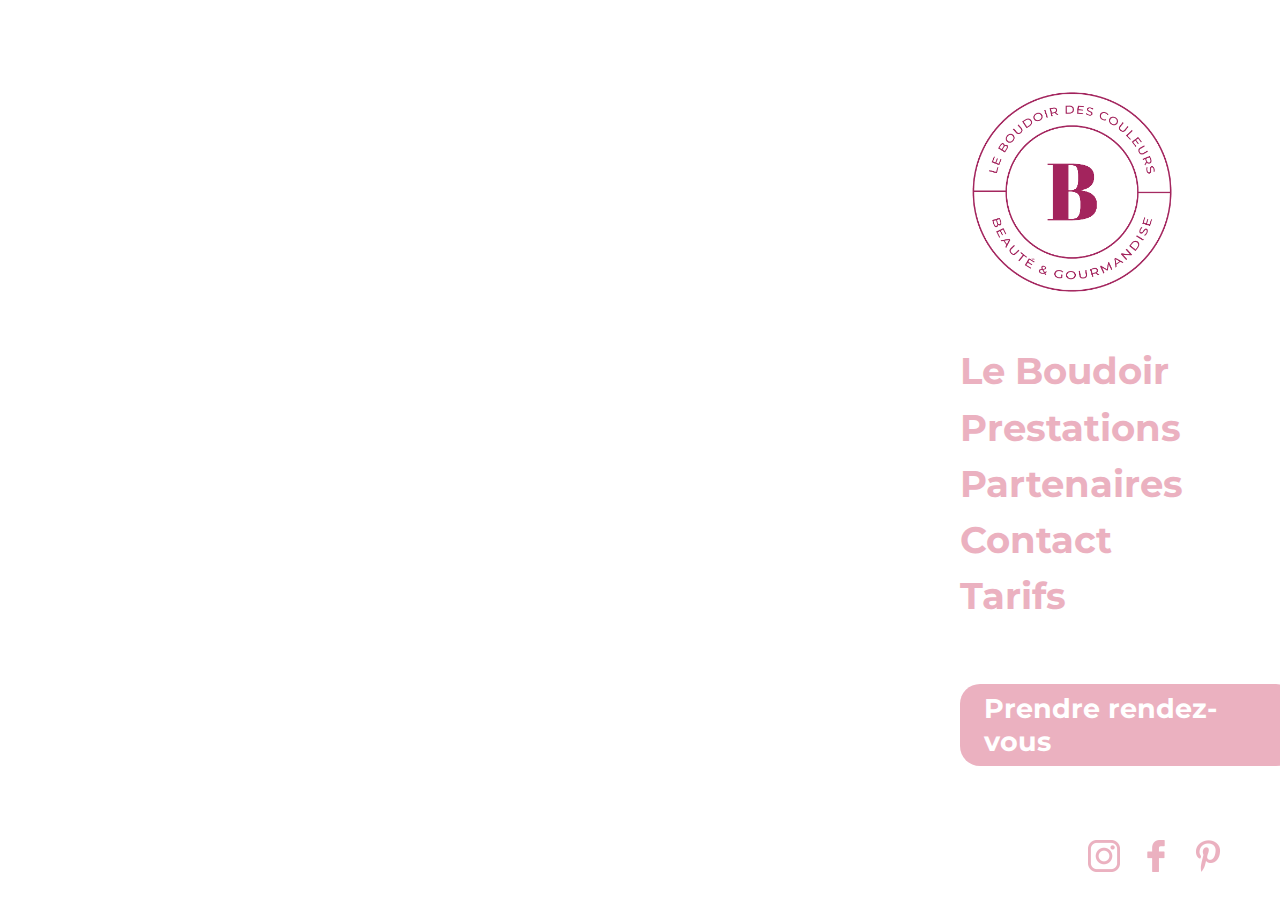
==== index.html @ 197d79f6 "first commit" ====
<!DOCTYPE html>
<html lang="fr">
<head>
    <meta charset="UTF-8">
    <meta http-equiv="X-UA-Compatible" content="IE=edge">
    <meta name="viewport" content="width=device-width, initial-scale=1.0">
    <title>Le Boudoir des Couleurs</title>

    <link rel="preconnect" href="https://fonts.googleapis.com">
    <link rel="preconnect" href="https://fonts.gstatic.com" crossorigin>
    <link href="https://fonts.googleapis.com/css2?family=Abril+Fatface&family=Josefin+Sans:wght@300;400&family=Montserrat:wght@300&display=swap" rel="stylesheet">

    <link href="css/style.css" rel="stylesheet">
</head>
<body>
    <div class="home">
        <img class="logo-boudoir" src="../img/logo-boudoir.png" alt="logo-boudoir">
        <navbar class="home-navbar">
            <a href="#">Le Boudoir</a>
            <a href="#">Prestations</a>
            <a href="#">Partenaires</a>
            <a href="#">Contact</a>
            <a href="#">Tarifs</a>
        </navbar>
        <a class="button-rdv" href="#">Prendre rendez-vous</a>
        <footer class="footer-logos">
            <img class="logo" src="../img/instagram-logo.png" alt="Instagram">
            <img class="logo" src="../img/facebook-logo.png" alt="Facebook">
            <img class="logo" src="../img/pinterest-logo.png" alt="Pinterest">
        </footer>
    </div>
    <div>

    </div>
</body>
</html>
---- css/style.css ----
body {
    width: 100%;
    background-image: url("../img/background.jpg");
    background-size: cover;
    /* font-family: 'Abril Fatface', cursive;
    font-family: 'Josefin Sans', sans-serif;
    font-family: 'Montserrat', sans-serif; */
}

.home {
    width: 25%;
    height: 90%;
    font-family: 'Montserrat', sans-serif;
    position: absolute;
    right: 0%;
    top: 10%;
    display: flex;
    flex-direction: column;
    justify-content: space-between;
}

.logo-boudoir {
    width: 14rem;
}

.home-navbar {
    display: flex;
    flex-direction: column;
    font-size: 2.3rem;
    font-weight: bold;
    color: #ebb1c0;
}

a {
    text-decoration: none;
    margin-bottom: 0.7rem;
    color: #ebb1c0;
}

a:hover {
    text-decoration: underline;
}

.button-rdv {
    width: 18rem;
    border-radius: 20px;
    background-color: #ebb1c0;
    font-size: 1.7rem;
    font-family: 'Montserrat', sans-serif;
    font-weight: bold;
    color: white;
    padding: 0.5rem 1.5rem;
}

.footer-logos {
    text-align: right;
    margin-right: 3rem;
    margin-bottom: 1rem;
}

.logo {
    width: 2rem;
    padding: 0.5rem;
}
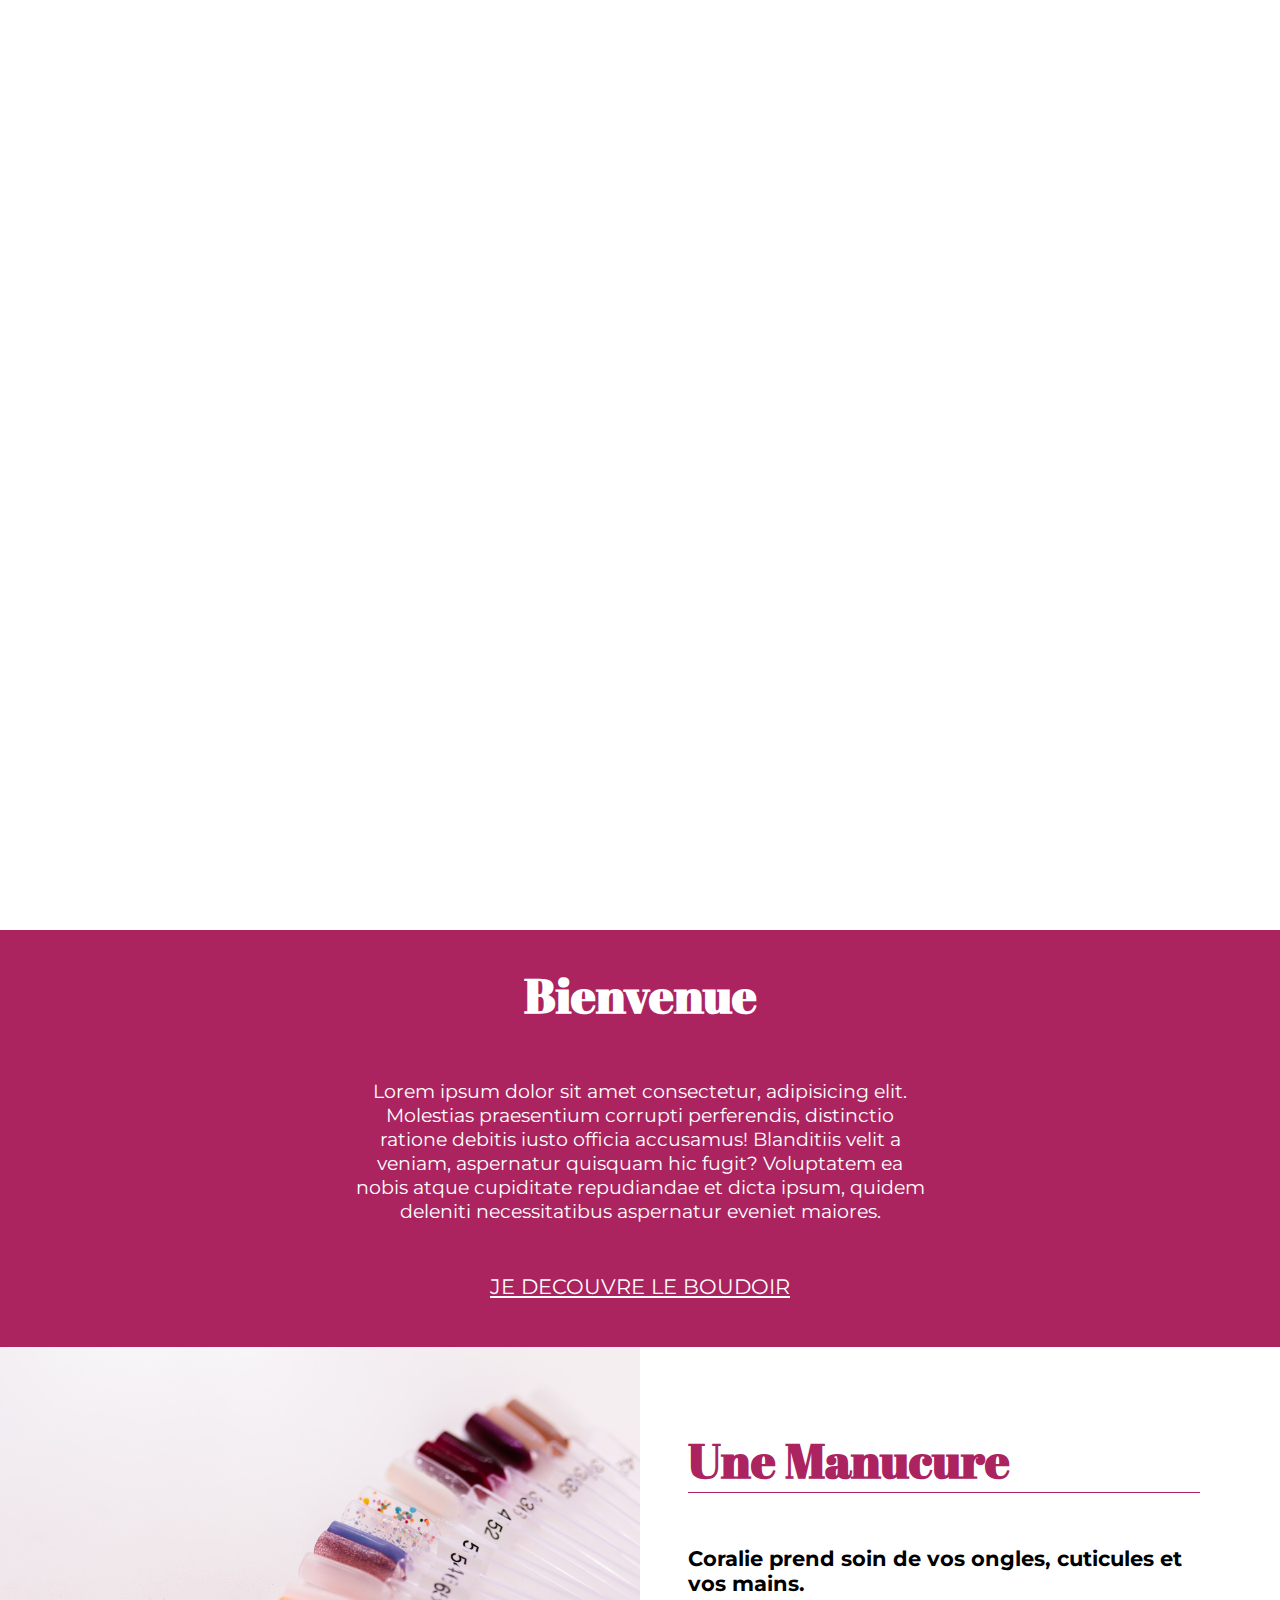
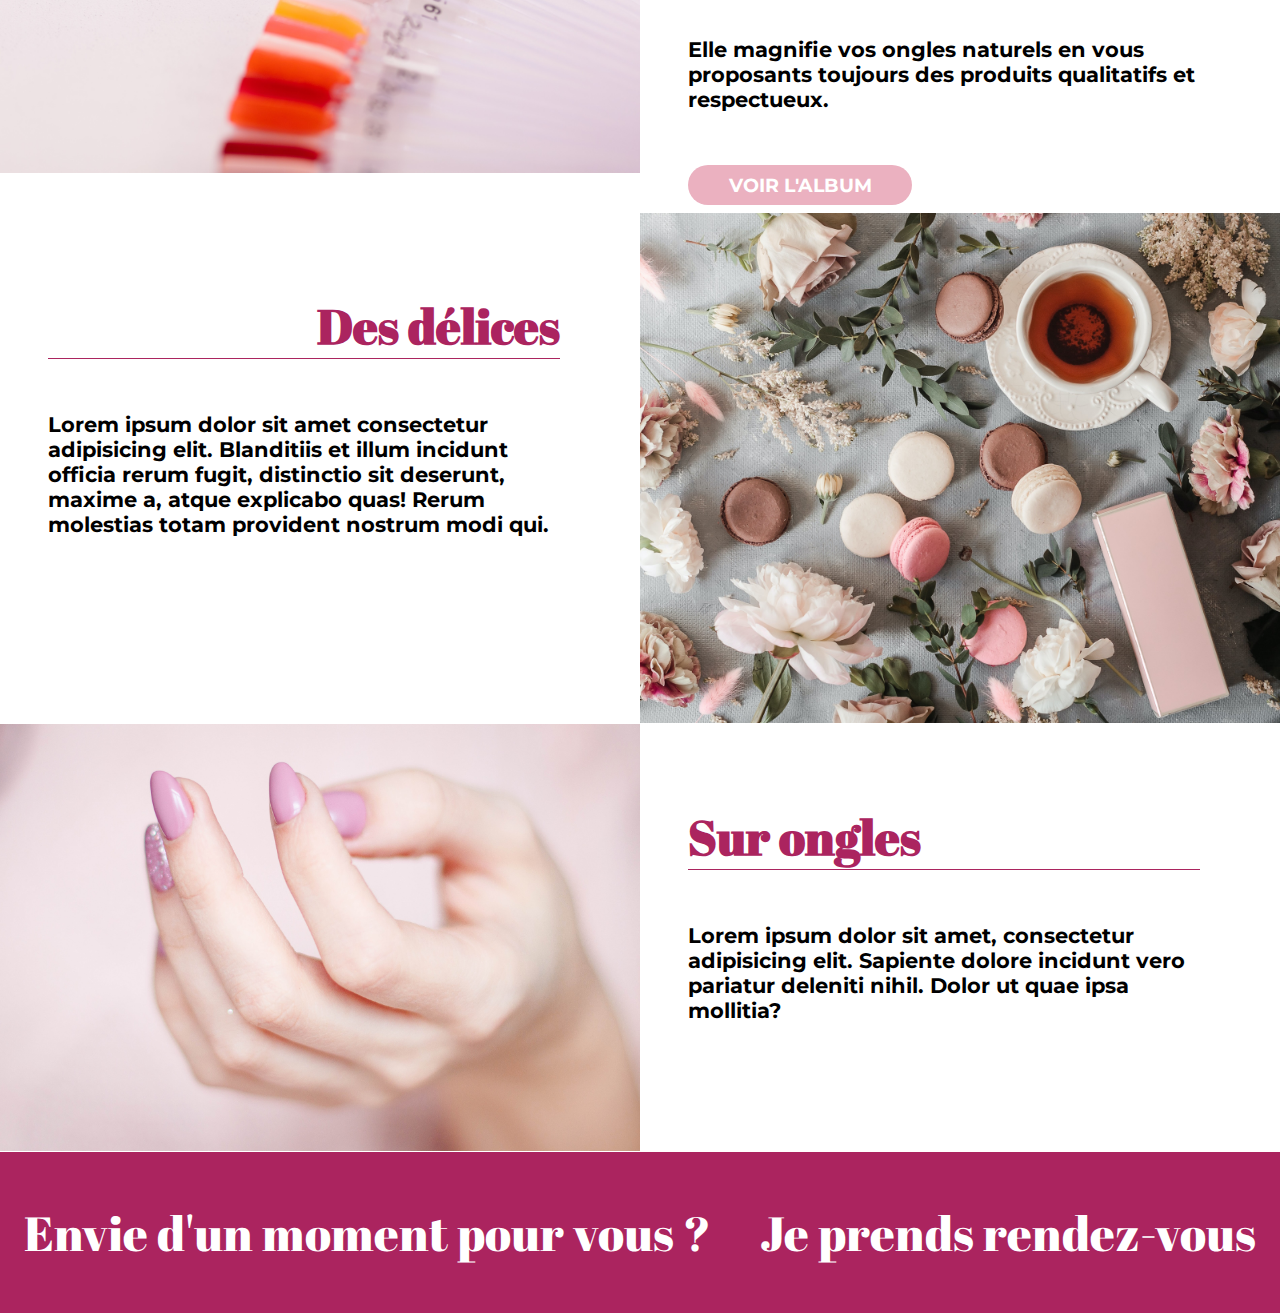
==== commit f9d6dd5f: "home page ok sauf liens" ====
--- a/index.html
+++ b/index.html
@@ -13,24 +13,57 @@
     <link href="css/style.css" rel="stylesheet">
 </head>
 <body>
-    <div class="home">
-        <img class="logo-boudoir" src="../img/logo-boudoir.png" alt="logo-boudoir">
-        <navbar class="home-navbar">
-            <a href="#">Le Boudoir</a>
-            <a href="#">Prestations</a>
-            <a href="#">Partenaires</a>
-            <a href="#">Contact</a>
-            <a href="#">Tarifs</a>
-        </navbar>
-        <a class="button-rdv" href="#">Prendre rendez-vous</a>
-        <footer class="footer-logos">
-            <img class="logo" src="../img/instagram-logo.png" alt="Instagram">
-            <img class="logo" src="../img/facebook-logo.png" alt="Facebook">
-            <img class="logo" src="../img/pinterest-logo.png" alt="Pinterest">
-        </footer>
-    </div>
-    <div>
-
+    <div class="container">
+        <div class="home">
+            <div class="home-menu">
+                <img class="logo-boudoir" src="../img/logo-boudoir.png" alt="logo-boudoir">
+                <navbar class="home-navbar">
+                    <a href="#">Le Boudoir</a>
+                    <a href="#">Prestations</a>
+                    <a href="#">Partenaires</a>
+                    <a href="#">Contact</a>
+                    <a href="#">Tarifs</a>
+                </navbar>
+                <a class="button-rdv" href="#">Prendre rendez-vous</a>
+                <footer class="footer-logos">
+                    <img class="logo" src="../img/instagram-logo.png" alt="Instagram">
+                    <img class="logo" src="../img/facebook-logo.png" alt="Facebook">
+                    <img class="logo" src="../img/pinterest-logo.png" alt="Pinterest">
+                </footer>
+            </div>
+        </div>
+        <div class="bienvenue">
+            <h1 class="title-bienvenue">Bienvenue</h1>
+            <p class="text-bienvenue">Lorem ipsum dolor sit amet consectetur, adipisicing elit. Molestias praesentium corrupti perferendis, distinctio ratione debitis iusto officia accusamus! Blanditiis velit a veniam, aspernatur quisquam hic fugit? Voluptatem ea nobis atque cupiditate repudiandae et dicta ipsum, quidem deleniti necessitatibus aspernatur eveniet maiores.</p>
+            <a class="button-bienvenue" href="#">JE DECOUVRE LE BOUDOIR</a>
+        </div>
+        <div class="box-img">
+            <img class="img-box" src="../img/img-manucure.jpg" alt="Manucure">
+        </div>
+        <div class="box-text">
+            <h1 class="box-h1-manucure">Une Manucure</h1>
+            <p class="box-p">Coralie prend soin de vos ongles, cuticules et vos mains.</p>
+            <p class="box-p">Elle magnifie vos ongles naturels en vous proposants toujours des produits qualitatifs et respectueux.</p>
+            <a class="box-button"href="#">VOIR L'ALBUM</a>
+        </div>
+        <div class="box-text">
+            <h1 class="box-h1-delices">Des délices</h1>
+            <p class="box-p">Lorem ipsum dolor sit amet consectetur adipisicing elit. Blanditiis et illum incidunt officia rerum fugit, distinctio sit deserunt, maxime a, atque explicabo quas! Rerum molestias totam provident nostrum modi qui.</p>
+        </div>
+        <div class="box-img">
+            <img class="img-box" src="../img/img-delices.jpg" alt="Delices">
+        </div>
+        <div class="box-img">
+            <img class="img-box" src="../img/img-ongles-naturels.jpg" alt="Ongles naturels">
+        </div>
+        <div class="box-text">
+            <h1 class="box-h1-ongles">Sur ongles</h1>
+            <p class="box-p">Lorem ipsum dolor sit amet, consectetur adipisicing elit. Sapiente dolore incidunt vero pariatur deleniti nihil. Dolor ut quae ipsa mollitia?</p>
+        </div>
+        <div class="footer-home">
+            <p class="footer-text">Envie d'un moment pour vous ?</p>
+            <p class="footer-text">Je prends rendez-vous</p>
+        </div>
     </div>
 </body>
 </html>--- a/css/style.css
+++ b/css/style.css
@@ -1,22 +1,30 @@
 body {
+    margin: 0;
+    padding: 0;
+    font-family: 'Montserrat', sans-serif;
+}
+
+.container {
+    display: flex;
+    flex-wrap: wrap;
+}
+
+.home {
     width: 100%;
     background-image: url("../img/background.jpg");
     background-size: cover;
-    /* font-family: 'Abril Fatface', cursive;
-    font-family: 'Josefin Sans', sans-serif;
-    font-family: 'Montserrat', sans-serif; */
 }
 
-.home {
+.home-menu {
     width: 25%;
-    height: 90%;
+    height: 830px;
+    margin-top: 100px;
     font-family: 'Montserrat', sans-serif;
-    position: absolute;
-    right: 0%;
-    top: 10%;
     display: flex;
     flex-direction: column;
     justify-content: space-between;
+    position: relative;
+    left: 1350px;
 }
 
 .logo-boudoir {
@@ -61,4 +69,121 @@
 .logo {
     width: 2rem;
     padding: 0.5rem;
+}
+
+.box-img {
+    width: 50%;
+    height: 50%;
+    margin-bottom: -0.2rem;
+}
+
+.box-text {
+    width: 50%;
+    height: 50%;
+    display: flex;
+    flex-direction: column;
+    justify-content: center;
+    margin-bottom: -0.2rem;
+}
+
+.box-h1-manucure {
+    width: 80%;
+    margin-left: 3rem;
+    margin-top: 5rem;
+    display:block;
+    border-bottom: 1px solid #ab245f;
+    text-align: left;  
+}
+
+.box-p {
+    width: 80%;
+    margin-left: 3rem;
+    font-size: 1.3rem;
+    font-weight: bold;
+}
+
+.box-button {
+    margin-left: 3rem;
+    margin-top: 2rem;
+    width: 12rem;
+    border-radius: 20px;
+    background-color: #ebb1c0;
+    font-size: 1.2rem;
+    font-family: 'Montserrat', sans-serif;
+    font-weight: bold;
+    color: white;
+    padding: 0.5rem 1rem;
+    text-align: center;
+}
+
+.box-h1-delices {
+    width: 80%;
+    margin-left: 3rem;
+    margin-top: 5rem;
+    display:block;
+    border-bottom: 1px solid #ab245f;
+    text-align: right;
+}
+
+.box-h1-ongles {
+    width: 80%;
+    margin-left: 3rem;
+    margin-top: 5rem;
+    display:block;
+    border-bottom: 1px solid #ab245f;
+    text-align: left;  
+}
+
+.img-box {
+    width: 100%;
+    height: 100%
+}
+
+.bienvenue {
+    width: 110%;
+    background-color: #ab245f;
+    color: white;
+    display: flex;
+    flex-direction: column;
+    justify-content: center;
+    align-items: center;
+    text-align: center;
+}
+
+.title-bienvenue {
+    font-size: 3rem;
+    color: white;
+}
+
+.text-bienvenue {
+    width: 45%;
+    font-size: 1.2rem;
+}
+
+.button-bienvenue {
+    font-size: 1.3rem;
+    color: white;
+    margin-top: 2rem;
+    margin-bottom: 3rem;
+    text-decoration: underline;
+}
+
+h1 {
+    font-family: 'Abril Fatface', cursive;
+    color: #ab245f;
+    font-size: 3rem;
+}
+
+.footer-home {
+    width: 110%;
+    background-color: #ab245f;
+    display: flex;
+    flex-direction: row;
+    justify-content: space-around;
+}
+
+.footer-text {
+    font-family: 'Abril Fatface', cursive;
+    color: white;
+    font-size: 3rem;
 }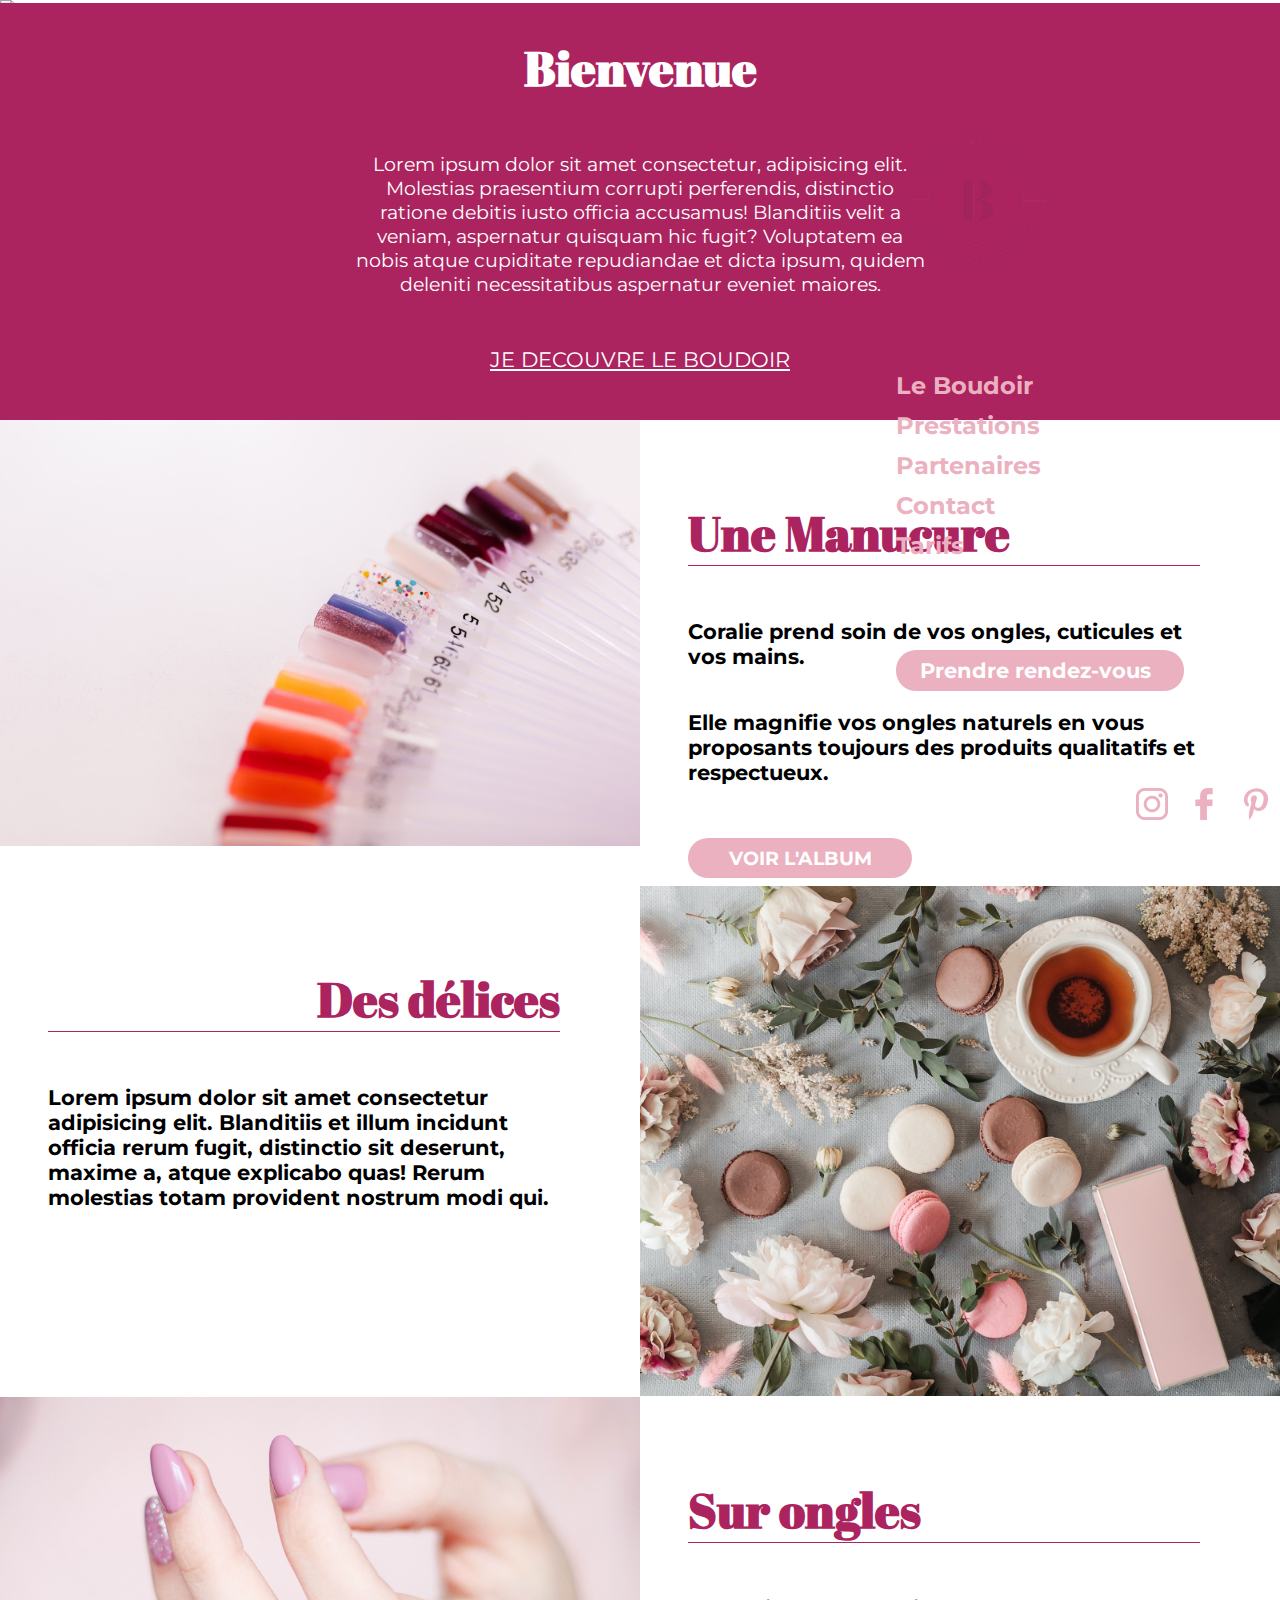
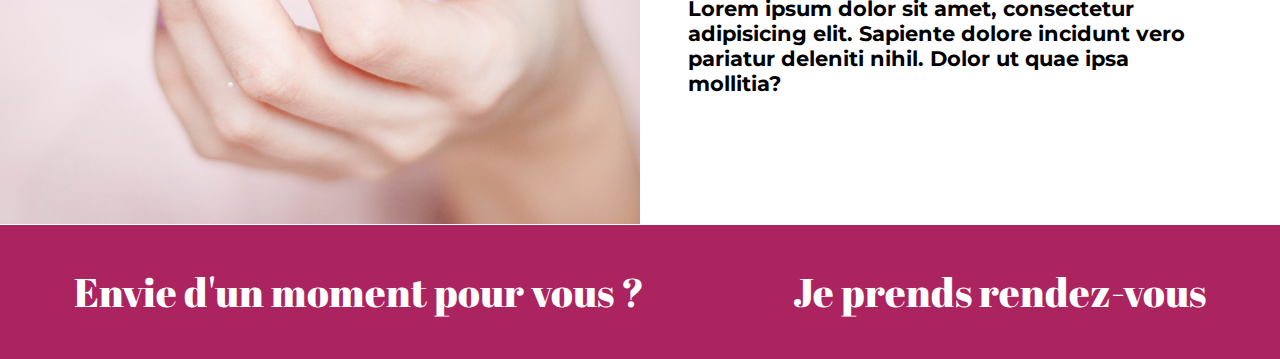
==== commit 547a9873: "page savoir faire ok" ====
--- a/index.html
+++ b/index.html
@@ -15,14 +15,15 @@
 <body>
     <div class="container">
         <div class="home">
+            <img class="background-home" src="../img/background.jpg" alt="background-home">
             <div class="home-menu">
                 <img class="logo-boudoir" src="../img/logo-boudoir.png" alt="logo-boudoir">
                 <navbar class="home-navbar">
-                    <a href="#">Le Boudoir</a>
-                    <a href="#">Prestations</a>
-                    <a href="#">Partenaires</a>
-                    <a href="#">Contact</a>
-                    <a href="#">Tarifs</a>
+                    <a href="boudoir.html">Le Boudoir</a>
+                    <a href="prestations.html">Prestations</a>
+                    <a href="partenaires.html">Partenaires</a>
+                    <a href="contact.html">Contact</a>
+                    <a href="tarifs.html">Tarifs</a>
                 </navbar>
                 <a class="button-rdv" href="#">Prendre rendez-vous</a>
                 <footer class="footer-logos">
@@ -44,7 +45,7 @@
             <h1 class="box-h1-manucure">Une Manucure</h1>
             <p class="box-p">Coralie prend soin de vos ongles, cuticules et vos mains.</p>
             <p class="box-p">Elle magnifie vos ongles naturels en vous proposants toujours des produits qualitatifs et respectueux.</p>
-            <a class="box-button"href="#">VOIR L'ALBUM</a>
+            <a class="box-button" href="#">VOIR L'ALBUM</a>
         </div>
         <div class="box-text">
             <h1 class="box-h1-delices">Des délices</h1>
@@ -62,6 +63,9 @@
         </div>
         <div class="footer-home">
             <p class="footer-text">Envie d'un moment pour vous ?</p>
+            <!-- <a href="#">
+                <img class="fleche-logo" src="../img/fleche-solo-logo.png" alt="Retour en haut de page">
+            </a> -->
             <p class="footer-text">Je prends rendez-vous</p>
         </div>
     </div>
--- a/css/style.css
+++ b/css/style.css
@@ -11,30 +11,38 @@
 
 .home {
     width: 100%;
-    background-image: url("../img/background.jpg");
-    background-size: cover;
+    height: 100%;
+
+}
+
+.background-home {
+    width: 100%;
+    height: 100%;
 }
 
 .home-menu {
-    width: 25%;
-    height: 830px;
-    margin-top: 100px;
+    width: 30%;
+    height: 80%;
+    margin-top: 10%;
+    margin-right: -5%;
     font-family: 'Montserrat', sans-serif;
     display: flex;
     flex-direction: column;
     justify-content: space-between;
-    position: relative;
-    left: 1350px;
+    position: absolute;
+    top: 0%;
+    left: 70%
 }
 
 .logo-boudoir {
-    width: 14rem;
+    width: 10rem;
+    margin-bottom: 5%;
 }
 
 .home-navbar {
     display: flex;
     flex-direction: column;
-    font-size: 2.3rem;
+    font-size: 1.5rem;
     font-weight: bold;
     color: #ebb1c0;
 }
@@ -50,10 +58,10 @@
 }
 
 .button-rdv {
-    width: 18rem;
+    width: 15rem;
     border-radius: 20px;
     background-color: #ebb1c0;
-    font-size: 1.7rem;
+    font-size: 1.3rem;
     font-family: 'Montserrat', sans-serif;
     font-weight: bold;
     color: white;
@@ -62,7 +70,6 @@
 
 .footer-logos {
     text-align: right;
-    margin-right: 3rem;
     margin-bottom: 1rem;
 }
 
@@ -140,7 +147,8 @@
 }
 
 .bienvenue {
-    width: 110%;
+    margin-top: -1rem;
+    width: 100%;
     background-color: #ab245f;
     color: white;
     display: flex;
@@ -175,7 +183,7 @@
 }
 
 .footer-home {
-    width: 110%;
+    width: 100%;
     background-color: #ab245f;
     display: flex;
     flex-direction: row;
@@ -185,5 +193,9 @@
 .footer-text {
     font-family: 'Abril Fatface', cursive;
     color: white;
-    font-size: 3rem;
+    font-size: 2.5rem;
+}
+
+.fleche-logo {
+    padding: 0.5rem;
 }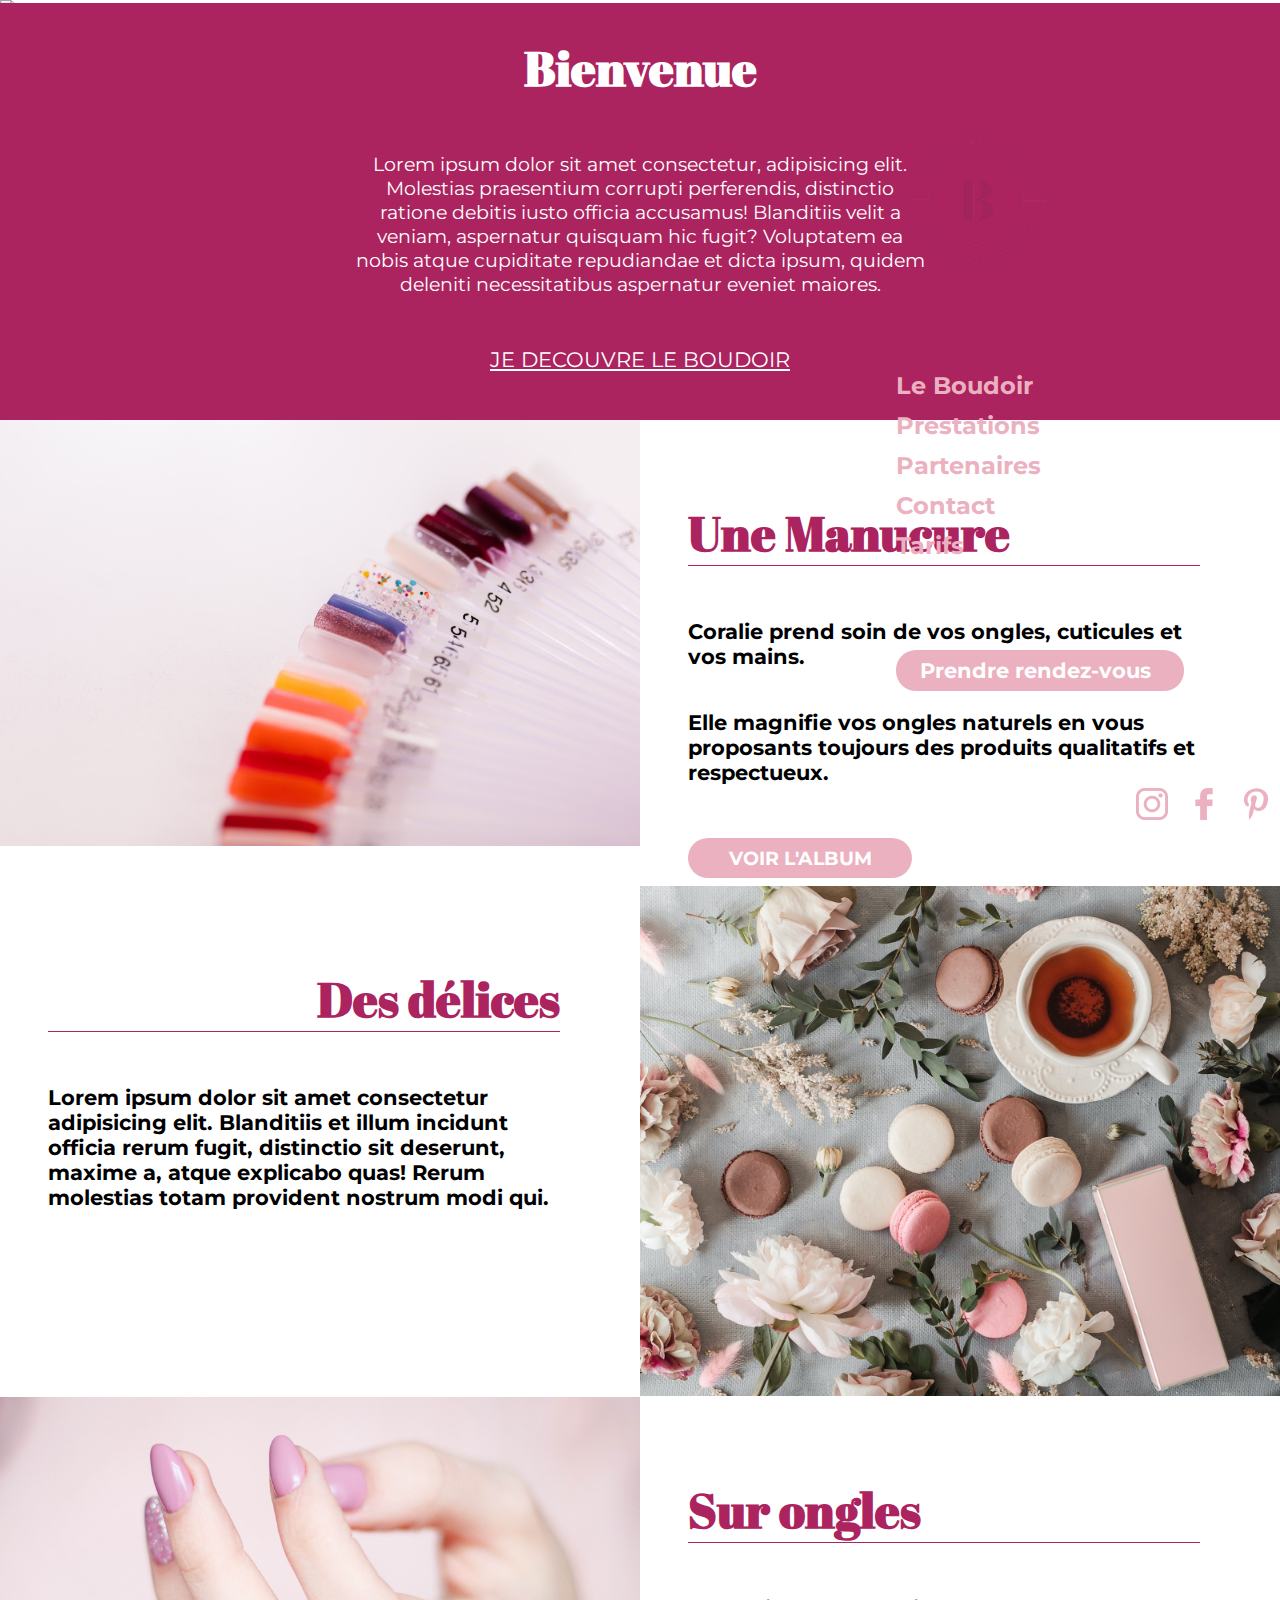
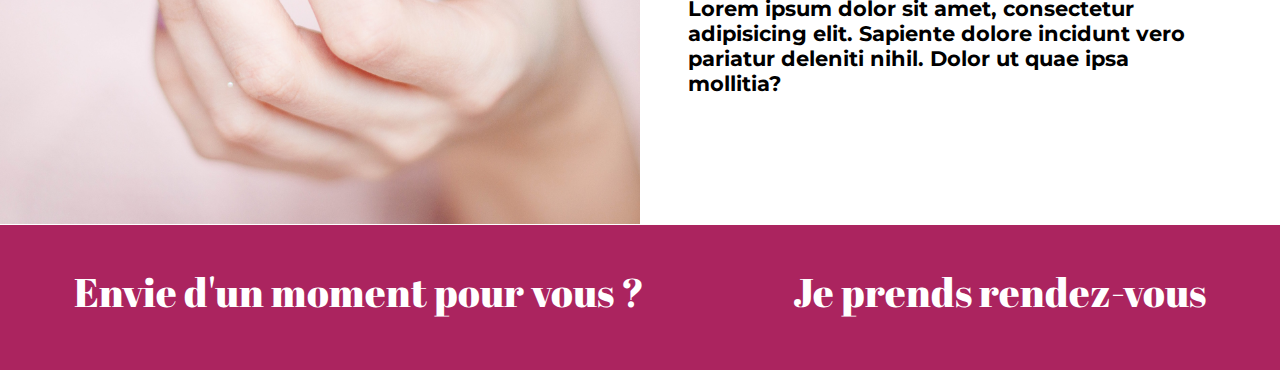
==== commit fb23f976: "ajout liens prendre rdv" ====
--- a/index.html
+++ b/index.html
@@ -25,18 +25,24 @@
                     <a href="contact.html">Contact</a>
                     <a href="tarifs.html">Tarifs</a>
                 </navbar>
-                <a class="button-rdv" href="#">Prendre rendez-vous</a>
+                <a class="button-rdv" href="https://www.instagram.com/le_boudoir_des_couleurs/">Prendre rendez-vous</a>
                 <footer class="footer-logos">
-                    <img class="logo" src="../img/instagram-logo.png" alt="Instagram">
-                    <img class="logo" src="../img/facebook-logo.png" alt="Facebook">
-                    <img class="logo" src="../img/pinterest-logo.png" alt="Pinterest">
+                    <a href="https://www.instagram.com/le_boudoir_des_couleurs/">
+                        <img class="logo" src="../img/instagram-logo.png" alt="Instagram">
+                    </a>
+                    <a href="https://www.facebook.com/LeBoudoirdesCouleurs/">
+                        <img class="logo" src="../img/facebook-logo.png" alt="Facebook">
+                    </a>
+                    <a href="https://www.pinterest.com/coraliesiimon/">
+                        <img class="logo" src="../img/pinterest-logo.png" alt="Pinterest">
+                    </a>
                 </footer>
             </div>
         </div>
         <div class="bienvenue">
             <h1 class="title-bienvenue">Bienvenue</h1>
             <p class="text-bienvenue">Lorem ipsum dolor sit amet consectetur, adipisicing elit. Molestias praesentium corrupti perferendis, distinctio ratione debitis iusto officia accusamus! Blanditiis velit a veniam, aspernatur quisquam hic fugit? Voluptatem ea nobis atque cupiditate repudiandae et dicta ipsum, quidem deleniti necessitatibus aspernatur eveniet maiores.</p>
-            <a class="button-bienvenue" href="#">JE DECOUVRE LE BOUDOIR</a>
+            <a class="button-bienvenue" href="boudoir.html">JE DECOUVRE LE BOUDOIR</a>
         </div>
         <div class="box-img">
             <img class="img-box" src="../img/img-manucure.jpg" alt="Manucure">
@@ -45,7 +51,7 @@
             <h1 class="box-h1-manucure">Une Manucure</h1>
             <p class="box-p">Coralie prend soin de vos ongles, cuticules et vos mains.</p>
             <p class="box-p">Elle magnifie vos ongles naturels en vous proposants toujours des produits qualitatifs et respectueux.</p>
-            <a class="box-button" href="#">VOIR L'ALBUM</a>
+            <a class="box-button" href="album.html">VOIR L'ALBUM</a>
         </div>
         <div class="box-text">
             <h1 class="box-h1-delices">Des délices</h1>
@@ -66,7 +72,9 @@
             <!-- <a href="#">
                 <img class="fleche-logo" src="../img/fleche-solo-logo.png" alt="Retour en haut de page">
             </a> -->
-            <p class="footer-text">Je prends rendez-vous</p>
+            <a href="https://www.instagram.com/le_boudoir_des_couleurs/">
+                <p class="footer-text">Je prends rendez-vous</p>
+            </a>
         </div>
     </div>
 </body>
